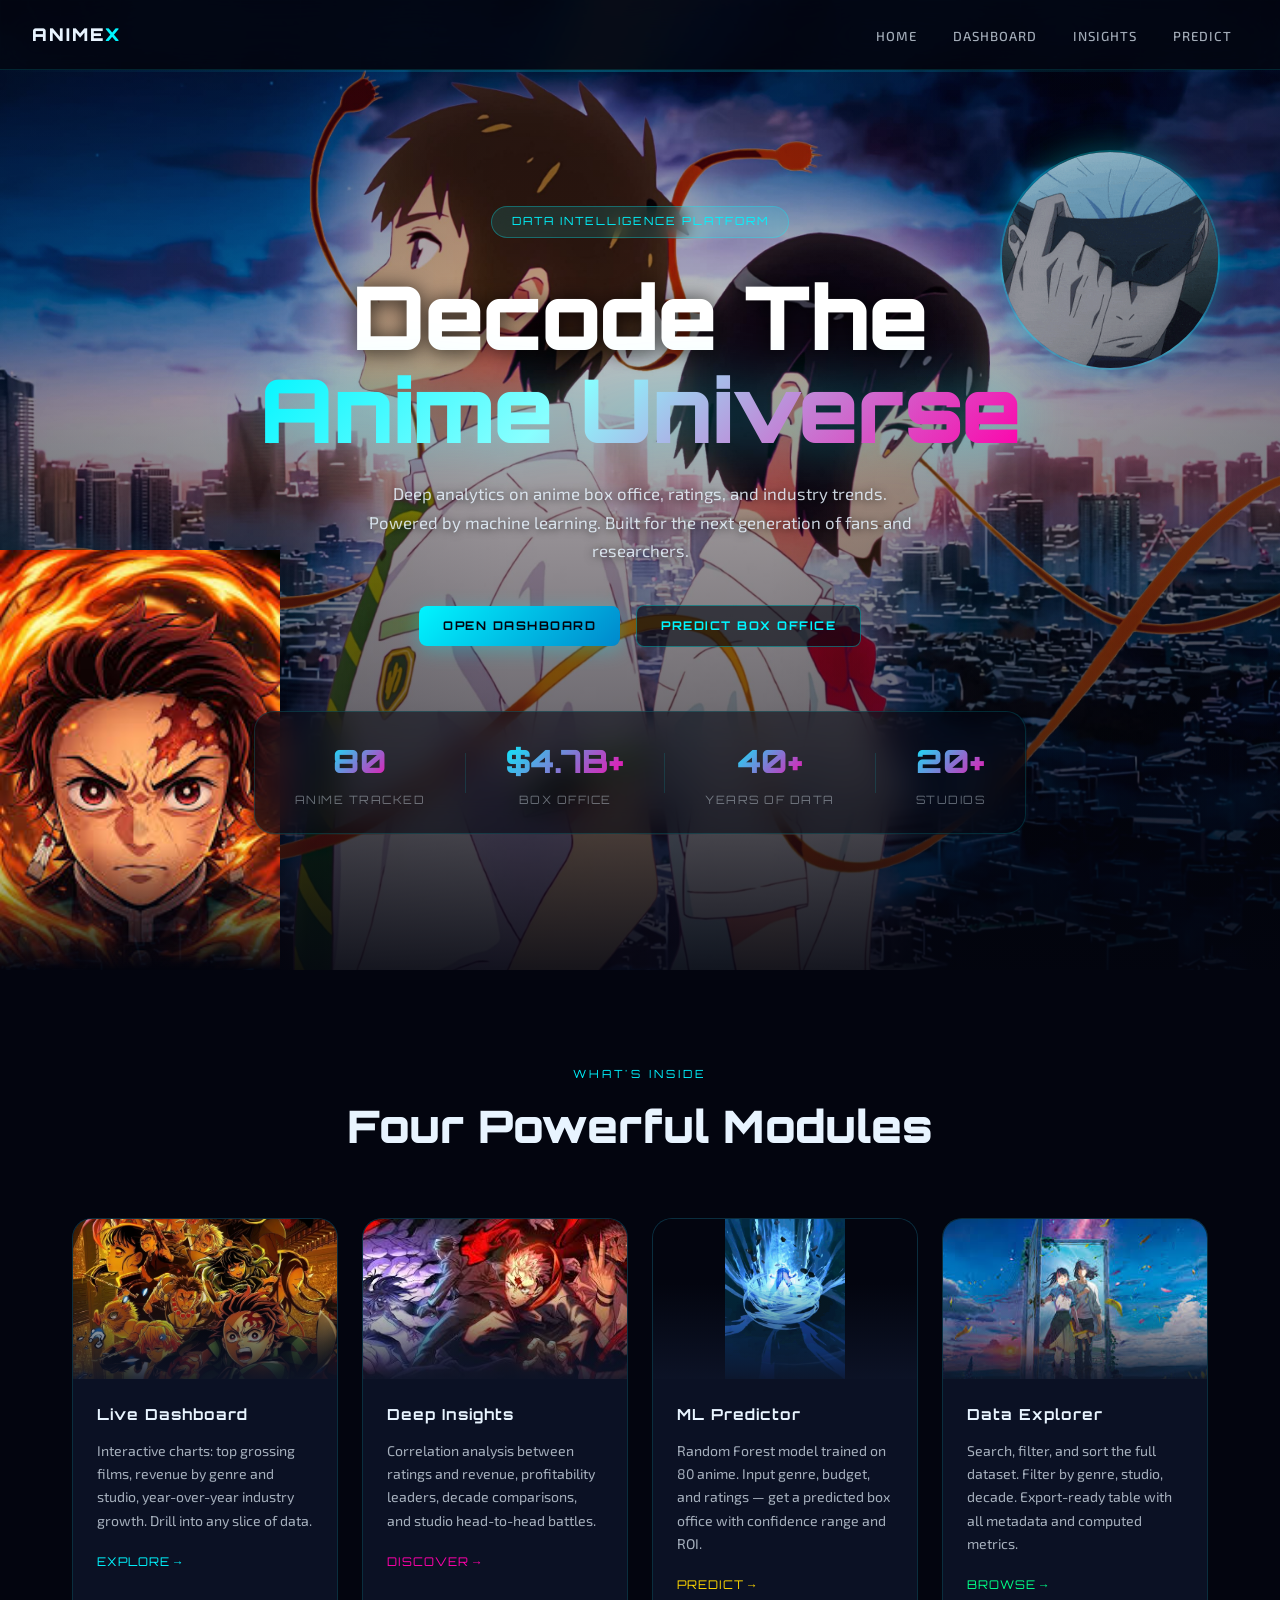
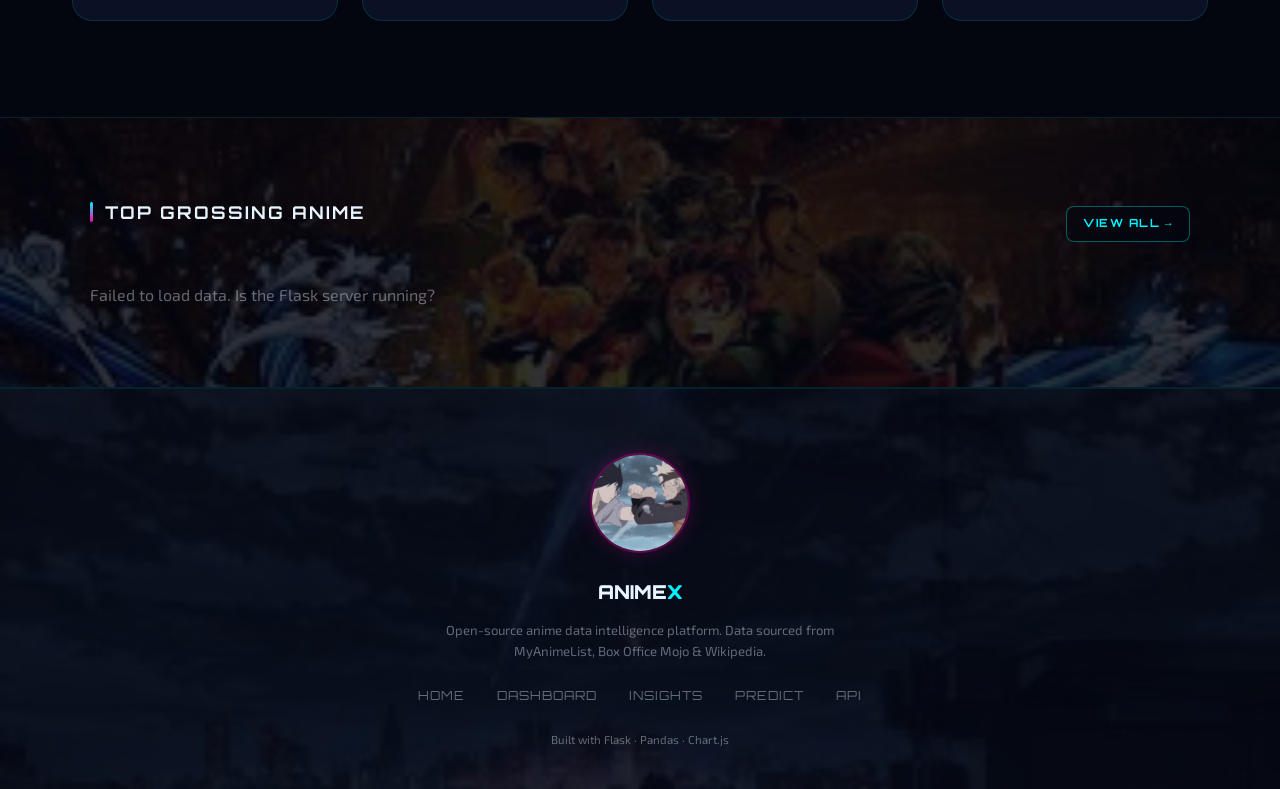
==== templates/index.html @ 4f39e49e "Initial commit: AnimeX Analytics - Flask data analysis & ML prediction app" ====
<!DOCTYPE html>
<html lang="en">
<head>
<meta charset="UTF-8">
<meta name="viewport" content="width=device-width, initial-scale=1.0">
<title>AnimeX Analytics — Anime Box Office Intelligence</title>
<link rel="stylesheet" href="/static/css/main.css">
<style>
/* ══ Global GIF background — animated, visible behind all content ══ */
.gif-page-bg {
  position: fixed; inset: 0;
  z-index: 0; pointer-events: none;
  overflow: hidden;
}
.gif-page-bg img {
  width: 100%; height: 100%;
  object-fit: cover;
  object-position: center;
  opacity: 0.18;
  display: block;
}

/* ══ HERO ══ */
.hero {
  min-height: 100vh;
  display: flex; flex-direction: column;
  align-items: center; justify-content: center;
  text-align: center;
  position: relative;
  overflow: hidden;
  padding: 2rem;
}

.hero-bg {
  position: absolute; inset: 0;
  background-image: url('/static/images/your-name-sunset.jpg');
  background-size: cover;
  background-position: center top;
  background-repeat: no-repeat;
  z-index: 0;
  animation: kenBurns 20s ease-in-out infinite alternate;
}

.hero-bg::after {
  content: '';
  position: absolute; inset: 0;
  background:
    linear-gradient(to bottom,
      rgba(3,5,15,0.40) 0%,
      rgba(3,5,15,0.25) 30%,
      rgba(3,5,15,0.55) 70%,
      rgba(3,5,15,0.92) 100%),
    linear-gradient(to right,
      rgba(3,5,15,0.25) 0%,
      transparent 40%,
      transparent 60%,
      rgba(3,5,15,0.25) 100%);
}

.hero-gif-jjk {
  position: absolute;
  top: 80px; right: 60px;
  width: 220px; height: 220px;
  border-radius: 50%;
  overflow: hidden;
  border: 2px solid rgba(0,245,255,0.35);
  box-shadow: 0 0 30px rgba(0,245,255,0.25), 0 0 60px rgba(0,245,255,0.10);
  animation: floatUp 5s ease-in-out infinite;
  z-index: 2;
}
.hero-gif-jjk img { width: 100%; height: 100%; object-fit: cover; }

.hero-gif-ds {
  position: absolute;
  bottom: 120px; left: 60px;
  width: 180px; height: 180px;
  border-radius: 16px;
  overflow: hidden;
  border: 2px solid rgba(255,0,170,0.35);
  box-shadow: 0 0 25px rgba(255,0,170,0.22), 0 0 50px rgba(255,0,170,0.08);
  animation: floatUp 7s ease-in-out infinite 1.5s;
  z-index: 2;
}
.hero-gif-ds img { width: 100%; height: 100%; object-fit: cover; }

.hero-char-left {
  position: absolute;
  bottom: 0; left: 0;
  width: 280px; height: 420px;
  z-index: 2;
  opacity: 0;
  animation: slideInRight 1.2s ease 0.8s forwards;
  transform: scaleX(-1);
}
.hero-char-left img {
  width: 100%; height: 100%;
  object-fit: cover; object-position: top center;
  mask-image: linear-gradient(to top, transparent 0%, black 30%);
  -webkit-mask-image: linear-gradient(to top, transparent 0%, black 30%);
}

.hero::after {
  content: '';
  position: absolute; top: 0; left: 0; right: 0;
  height: 2px;
  background: linear-gradient(90deg, transparent, var(--cyan), transparent);
  animation: scanline 8s linear infinite;
  opacity: 0.25;
  z-index: 3;
}

.hero-content {
  position: relative;
  z-index: 5;
  display: flex; flex-direction: column; align-items: center;
}

.hero-badge {
  display: inline-flex; align-items: center; gap: 0.5rem;
  background: rgba(0,245,255,0.12);
  border: 1px solid rgba(0,245,255,0.30);
  border-radius: 20px;
  padding: 0.4rem 1.2rem;
  font-size: 0.7rem;
  font-family: var(--font-display);
  letter-spacing: 2px;
  text-transform: uppercase;
  color: var(--cyan);
  margin-bottom: 2rem;
  animation: fadeInUp 0.8s ease both;
  backdrop-filter: blur(8px);
}

.hero-title {
  font-family: var(--font-display);
  font-size: clamp(2.5rem, 7vw, 5.5rem);
  font-weight: 900;
  line-height: 1.05;
  letter-spacing: -1px;
  margin-bottom: 1.5rem;
  animation: fadeInUp 0.8s ease 0.1s both;
}
.hero-title .line1 { display: block; color: #fff; text-shadow: 0 2px 20px rgba(0,0,0,0.8); }
.hero-title .line2 {
  display: block;
  background: linear-gradient(135deg, var(--cyan) 0%, #88ffff 40%, var(--magenta) 100%);
  -webkit-background-clip: text; -webkit-text-fill-color: transparent; background-clip: text;
  filter: drop-shadow(0 0 30px rgba(0,245,255,0.4));
}

.hero-subtitle {
  max-width: 560px; font-size: 1.05rem;
  color: rgba(232,244,255,0.85); line-height: 1.7;
  margin-bottom: 2.5rem;
  animation: fadeInUp 0.8s ease 0.2s both;
  text-shadow: 0 1px 8px rgba(0,0,0,0.7);
}

.hero-cta {
  display: flex; align-items: center; gap: 1rem; flex-wrap: wrap;
  justify-content: center;
  animation: fadeInUp 0.8s ease 0.3s both;
}

.hero-stats {
  display: flex; gap: 2.5rem; flex-wrap: wrap; justify-content: center;
  margin-top: 4rem;
  animation: fadeInUp 0.8s ease 0.5s both;
  background: rgba(3,5,15,0.55);
  backdrop-filter: blur(16px);
  border: 1px solid rgba(0,245,255,0.15);
  border-radius: 20px;
  padding: 1.5rem 2.5rem;
}

.hero-stat { display: flex; flex-direction: column; align-items: center; gap: 0.25rem; }
.hero-stat-value {
  font-family: var(--font-display); font-size: 2rem; font-weight: 900;
  background: linear-gradient(135deg, var(--cyan), var(--magenta));
  -webkit-background-clip: text; -webkit-text-fill-color: transparent; background-clip: text;
}
.hero-stat-label { font-size: 0.72rem; letter-spacing: 1.5px; text-transform: uppercase; color: var(--text-muted); font-family: var(--font-display); }
.hero-divider { width: 1px; height: 40px; background: var(--border); align-self: center; }

/* ══ FEATURES ══ */
.features {
  padding: 6rem 2rem;
  max-width: 1200px; margin: 0 auto;
  position: relative; z-index: 1;
}

.features-header { text-align: center; margin-bottom: 4rem; }
.features-tag { font-family: var(--font-display); font-size: 0.7rem; letter-spacing: 3px; text-transform: uppercase; color: var(--cyan); margin-bottom: 1rem; }
.features-title { font-family: var(--font-display); font-size: clamp(1.8rem, 4vw, 2.8rem); font-weight: 900; line-height: 1.2; }

.features-grid { display: grid; grid-template-columns: repeat(auto-fit, minmax(260px, 1fr)); gap: 1.5rem; }

.feature-card {
  background: var(--bg-card);
  border: 1px solid var(--border);
  border-radius: var(--radius-lg);
  overflow: hidden;
  transition: var(--trans);
  cursor: pointer; text-decoration: none; display: block;
  position: relative; backdrop-filter: blur(12px);
}
.feature-card-img { width: 100%; height: 160px; overflow: hidden; position: relative; }
.feature-card-img img { width: 100%; height: 100%; object-fit: cover; transition: transform 0.5s ease; display: block; }
.feature-card:hover .feature-card-img img { transform: scale(1.08); }
.feature-card-img::after {
  content: ''; position: absolute; inset: 0;
  background: linear-gradient(to bottom, transparent 40%, rgba(13,20,40,0.9) 100%);
}
.feature-card-body { padding: 1.5rem; position: relative; }
.feature-card::before {
  content: ''; position: absolute; bottom: 0; left: 0; right: 0;
  height: 3px; background: var(--accent, linear-gradient(90deg, var(--cyan), var(--magenta)));
  transform: scaleX(0); transition: transform 0.4s ease; z-index: 2;
}
.feature-card:hover { border-color: var(--border-glow); transform: translateY(-6px); box-shadow: 0 20px 60px rgba(0,245,255,0.12); }
.feature-card:hover::before { transform: scaleX(1); }

.feature-name { font-family: var(--font-display); font-size: 0.95rem; font-weight: 700; letter-spacing: 1px; margin-bottom: 0.75rem; color: var(--text-primary); }
.feature-desc { font-size: 0.88rem; color: var(--text-secondary); line-height: 1.65; }
.feature-arrow { display: inline-block; margin-top: 1.25rem; font-size: 0.75rem; font-family: var(--font-display); letter-spacing: 1px; text-transform: uppercase; }

/* ══ LATEST ══ */
.latest { position: relative; border-top: 1px solid var(--border); border-bottom: 1px solid var(--border); padding: 5rem 2rem; overflow: hidden; }
.latest-bg { position: absolute; inset: 0; background-image: url('/static/images/demon-slayer-img.jpg'); background-size: cover; background-position: center; z-index: 0; }
.latest-bg::after { content: ''; position: absolute; inset: 0; background: rgba(3,5,15,0.82); }
.latest-inner { max-width: 1100px; margin: 0 auto; position: relative; z-index: 2; }
.latest-header { display: flex; align-items: center; justify-content: space-between; margin-bottom: 2rem; flex-wrap: wrap; gap: 1rem; }

.anime-list { display: grid; grid-template-columns: repeat(auto-fill, minmax(320px, 1fr)); gap: 1rem; }
.anime-item {
  background: rgba(13,20,40,0.80); border: 1px solid var(--border);
  border-radius: var(--radius); padding: 1.25rem;
  display: flex; align-items: center; gap: 1rem;
  transition: var(--trans); backdrop-filter: blur(12px);
}
.anime-item:hover { border-color: var(--border-glow); background: rgba(17,28,56,0.90); transform: translateX(4px); }
.anime-rank { font-family: var(--font-display); font-size: 1.4rem; font-weight: 900; min-width: 36px; text-align: center; }
.anime-info { flex: 1; min-width: 0; }
.anime-name { font-weight: 600; font-size: 0.92rem; white-space: nowrap; overflow: hidden; text-overflow: ellipsis; margin-bottom: 0.3rem; }
.anime-meta { font-size: 0.75rem; color: var(--text-muted); }
.anime-box-office { font-family: var(--font-display); font-size: 0.85rem; font-weight: 700; color: var(--gold); white-space: nowrap; }

/* ══ FOOTER ══ */
footer { position: relative; border-top: 1px solid var(--border); padding: 4rem 2rem 2.5rem; text-align: center; overflow: hidden; }
.footer-bg { position: absolute; inset: 0; background-image: url('/static/images/your-name-2.jpg'); background-size: cover; background-position: center 30%; z-index: 0; }
.footer-bg::after { content: ''; position: absolute; inset: 0; background: rgba(3,5,15,0.88); }
.footer-inner { position: relative; z-index: 2; }
.footer-gif { width: 100px; height: 100px; border-radius: 50%; overflow: hidden; border: 2px solid rgba(255,0,170,0.35); box-shadow: 0 0 20px rgba(255,0,170,0.2); margin: 0 auto 1.5rem; animation: floatUp 4s ease-in-out infinite; }
.footer-gif img { width: 100%; height: 100%; object-fit: cover; }
.footer-logo { font-family: var(--font-display); font-size: 1.2rem; font-weight: 900; margin-bottom: 0.75rem; }
.footer-sub { font-size: 0.82rem; color: var(--text-muted); max-width: 400px; margin: 0 auto 1.5rem; }
.footer-links { display: flex; gap: 2rem; justify-content: center; flex-wrap: wrap; margin-bottom: 1.5rem; }
.footer-links a { font-size: 0.78rem; letter-spacing: 1px; text-transform: uppercase; color: var(--text-muted); text-decoration: none; transition: var(--trans); font-family: var(--font-display); }
.footer-links a:hover { color: var(--cyan); }

/* Floating particles */
.particles { position: fixed; inset: 0; pointer-events: none; z-index: 0; overflow: hidden; }
.particle { position: absolute; width: 2px; height: 2px; background: var(--cyan); border-radius: 50%; animation: floatParticle linear infinite; opacity: 0; }
@keyframes floatParticle {
  0%   { opacity: 0; transform: translateY(100vh) scale(0); }
  10%  { opacity: 0.6; }
  90%  { opacity: 0.15; }
  100% { opacity: 0; transform: translateY(-20px) scale(1); }
}

@media (max-width: 900px) {
  .hero-gif-jjk, .hero-gif-ds, .hero-char-left { display: none; }
}
</style>
</head>
<body>

<div id="nav-placeholder"></div>
<div class="particles" id="particles"></div>

<!-- Animated GIF page background -->
<div class="gif-page-bg">
  <img src="/static/images/sky-kimi2.gif" alt="">
</div>

<div class="page-wrapper">

  <!-- HERO -->
  <section class="hero">
    <div class="hero-bg"></div>
    <div class="hero-gif-jjk"><img src="/static/images/anime-jujutsu-kaisen.gif" alt="Jujutsu Kaisen"></div>
    <div class="hero-gif-ds"><img src="/static/images/demon-slayer-9.gif" alt="Demon Slayer"></div>
    <div class="hero-char-left"><img src="/static/images/tanjiro.jpg" alt="Tanjiro"></div>

    <div class="hero-content">
      <span class="hero-badge">Data Intelligence Platform</span>

      <h1 class="hero-title">
        <span class="line1">Decode The</span>
        <span class="line2">Anime Universe</span>
      </h1>

      <p class="hero-subtitle">
        Deep analytics on anime box office, ratings, and industry trends.
        Powered by machine learning. Built for the next generation of fans and researchers.
      </p>

      <div class="hero-cta">
        <a href="/dashboard" class="btn btn-primary">Open Dashboard</a>
        <a href="/predict" class="btn btn-secondary">Predict Box Office</a>
      </div>

      <div class="hero-stats" id="hero-stats">
        <div class="hero-stat">
          <span class="hero-stat-value" id="stat-anime">80</span>
          <span class="hero-stat-label">Anime Tracked</span>
        </div>
        <div class="hero-divider"></div>
        <div class="hero-stat">
          <span class="hero-stat-value" id="stat-bo">$4.7B+</span>
          <span class="hero-stat-label">Box Office</span>
        </div>
        <div class="hero-divider"></div>
        <div class="hero-stat">
          <span class="hero-stat-value" id="stat-years">40+</span>
          <span class="hero-stat-label">Years of Data</span>
        </div>
        <div class="hero-divider"></div>
        <div class="hero-stat">
          <span class="hero-stat-value" id="stat-studios">20+</span>
          <span class="hero-stat-label">Studios</span>
        </div>
      </div>
    </div>
  </section>

  <!-- FEATURES -->
  <section class="features">
    <div class="features-header">
      <p class="features-tag">What's Inside</p>
      <h2 class="features-title">Four Powerful Modules</h2>
    </div>

    <div class="features-grid">
      <a href="/dashboard" class="feature-card" style="--accent: linear-gradient(90deg, #00f5ff, #0088cc)">
        <div class="feature-card-img"><img src="/static/images/demon-slayer-infinity.jpg" alt="Dashboard"></div>
        <div class="feature-card-body">
          <div class="feature-name">Live Dashboard</div>
          <p class="feature-desc">Interactive charts: top grossing films, revenue by genre and studio, year-over-year industry growth. Drill into any slice of data.</p>
          <span class="feature-arrow text-cyan">Explore →</span>
        </div>
      </a>

      <a href="/insights" class="feature-card" style="--accent: linear-gradient(90deg, #ff00aa, #aa00ff)">
        <div class="feature-card-img"><img src="/static/images/jjk-poster.jpg" alt="Insights"></div>
        <div class="feature-card-body">
          <div class="feature-name">Deep Insights</div>
          <p class="feature-desc">Correlation analysis between ratings and revenue, profitability leaders, decade comparisons, and studio head-to-head battles.</p>
          <span class="feature-arrow text-magenta">Discover →</span>
        </div>
      </a>

      <a href="/predict" class="feature-card" style="--accent: linear-gradient(90deg, #ffd700, #ff8800)">
        <div class="feature-card-img" style="background:#03050f; display:flex; align-items:center; justify-content:center;">
          <img src="/static/images/goku.gif" alt="ML Predictor" style="object-fit:contain; height:160px; width:auto; max-width:100%;">
        </div>
        <div class="feature-card-body">
          <div class="feature-name">ML Predictor</div>
          <p class="feature-desc">Random Forest model trained on 80 anime. Input genre, budget, and ratings — get a predicted box office with confidence range and ROI.</p>
          <span class="feature-arrow text-gold">Predict →</span>
        </div>
      </a>

      <a href="/dashboard#table" class="feature-card" style="--accent: linear-gradient(90deg, #00ff88, #00ddaa)">
        <div class="feature-card-img"><img src="/static/images/suzume.jpg" alt="Data Explorer"></div>
        <div class="feature-card-body">
          <div class="feature-name">Data Explorer</div>
          <p class="feature-desc">Search, filter, and sort the full dataset. Filter by genre, studio, decade. Export-ready table with all metadata and computed metrics.</p>
          <span class="feature-arrow text-green">Browse →</span>
        </div>
      </a>
    </div>
  </section>

  <!-- TOP 10 -->
  <section class="latest">
    <div class="latest-bg"></div>
    <div class="latest-inner">
      <div class="latest-header">
        <h2 class="section-title">Top Grossing Anime</h2>
        <a href="/dashboard" class="btn btn-secondary" style="font-size:0.7rem; padding:0.5rem 1rem">View All →</a>
      </div>
      <div class="anime-list" id="anime-list">
        <div class="spinner-wrap"><div class="spinner"></div></div>
      </div>
    </div>
  </section>

  <!-- FOOTER -->
  <footer>
    <div class="footer-bg"></div>
    <div class="footer-inner">
      <div class="footer-gif"><img src="/static/images/hug.gif" alt="anime hug"></div>
      <div class="footer-logo">ANIME<span class="text-cyan">X</span></div>
      <p class="footer-sub">Open-source anime data intelligence platform. Data sourced from MyAnimeList, Box Office Mojo &amp; Wikipedia.</p>
      <div class="footer-links">
        <a href="/">Home</a>
        <a href="/dashboard">Dashboard</a>
        <a href="/insights">Insights</a>
        <a href="/predict">Predict</a>
        <a href="/api/health">API</a>
      </div>
      <p class="text-muted" style="font-size:0.72rem">Built with Flask · Pandas · Chart.js</p>
    </div>
  </footer>

</div>

<script src="/static/js/utils.js"></script>
<script>
(function createParticles() {
  const container = document.getElementById('particles');
  const colors = ['#00f5ff', '#ff00aa', '#ffd700', '#00ff88'];
  for (let i = 0; i < 35; i++) {
    const p = document.createElement('div');
    p.className = 'particle';
    p.style.cssText = `
      left: ${Math.random() * 100}%;
      animation-duration: ${8 + Math.random() * 15}s;
      animation-delay: ${Math.random() * 12}s;
      background: ${colors[Math.floor(Math.random() * colors.length)]};
      width: ${1 + Math.random() * 3}px;
      height: ${1 + Math.random() * 3}px;
    `;
    container.appendChild(p);
  }
})();

async function loadHome() {
  try {
    const [kpiRes, animeRes] = await Promise.all([
      API.get('analysis/kpis'),
      API.get('anime', { sort_by: 'box_office_m_usd', order: 'desc', limit: 10 })
    ]);
    const kpi = kpiRes.data;
    animateCounter('stat-anime',   kpi.total_anime,        '', 0);
    animateCounter('stat-bo',      kpi.total_box_office_b, '$', 1, 'B+');
    animateCounter('stat-years',   40,                     '', 0, '+');
    animateCounter('stat-studios', kpi.studios_covered,    '', 0, '+');

    const list = document.getElementById('anime-list');
    list.innerHTML = animeRes.data.map((a, i) => {
      const rankClass = i < 3 ? `rank-${i+1}` : '';
      const rankLabel = i === 0 ? '#1' : i === 1 ? '#2' : i === 2 ? '#3' : `#${i+1}`;
      return `
      <div class="anime-item anim-fadeInUp" style="animation-delay:${i*0.05}s">
        <span class="anime-rank ${rankClass}">${rankLabel}</span>
        <div class="anime-info">
          <div class="anime-name">${a.title}</div>
          <div class="anime-meta">${a.year} · ${a.primary_genre} · ${a.studio}</div>
        </div>
        <div>
          <div class="anime-box-office">${fmt.money(a.box_office_m_usd)}</div>
          <div class="text-muted" style="font-size:0.72rem; text-align:right">${a.mal_score} / 10</div>
        </div>
      </div>`;
    }).join('');
  } catch (err) {
    console.error(err);
    document.getElementById('anime-list').innerHTML = `<p class="text-muted">Failed to load data. Is the Flask server running?</p>`;
  }
}

function animateCounter(id, target, prefix, decimals, suffix = '') {
  const el = document.getElementById(id);
  if (!el) return;
  const duration = 1800;
  const startTime = performance.now();
  function update(now) {
    const p = Math.min((now - startTime) / duration, 1);
    const ease = 1 - Math.pow(1 - p, 3);
    const val = target * ease;
    el.textContent = prefix + val.toFixed(decimals) + suffix;
    if (p < 1) requestAnimationFrame(update);
  }
  requestAnimationFrame(update);
}

loadHome();
</script>
</body>
</html>
---- static/css/main.css ----
/* ═══════════════════════════════════════════════════════════
   ANIME ANALYTICS — Design System
   Anime-image-first dark theme: real images + cinematic overlays
   Font: Orbitron (headers) + Exo 2 (body)
═══════════════════════════════════════════════════════════ */

@import url('https://fonts.googleapis.com/css2?family=Orbitron:wght@400;600;700;900&family=Exo+2:ital,wght@0,300;0,400;0,500;0,600;1,400&display=swap');

/* ── CSS Variables ── */
:root {
  --bg-void:      #03050f;
  --bg-deep:      #070b1a;
  --bg-card:      rgba(13, 20, 40, 0.85);
  --bg-card-hover: rgba(17, 28, 56, 0.92);
  --border:       rgba(0, 255, 255, 0.12);
  --border-glow:  rgba(0, 255, 255, 0.35);

  --cyan:         #00f5ff;
  --cyan-dim:     rgba(0, 245, 255, 0.15);
  --magenta:      #ff00aa;
  --magenta-dim:  rgba(255, 0, 170, 0.15);
  --gold:         #ffd700;
  --gold-dim:     rgba(255, 215, 0, 0.15);
  --green:        #00ff88;
  --red:          #ff3366;

  --text-primary:   #e8f4ff;
  --text-secondary: rgba(232, 244, 255, 0.70);
  --text-muted:     rgba(232, 244, 255, 0.40);

  --font-display: 'Orbitron', monospace;
  --font-body:    'Exo 2', sans-serif;

  --glow-cyan:    0 0 20px rgba(0,245,255,0.4), 0 0 40px rgba(0,245,255,0.15);
  --glow-magenta: 0 0 20px rgba(255,0,170,0.4), 0 0 40px rgba(255,0,170,0.15);
  --glow-gold:    0 0 20px rgba(255,215,0,0.4),  0 0 40px rgba(255,215,0,0.15);

  --radius:    12px;
  --radius-lg: 20px;
  --trans:     0.3s cubic-bezier(0.4, 0, 0.2, 1);
}

/* ── Reset & Base ── */
*, *::before, *::after { box-sizing: border-box; margin: 0; padding: 0; }
html { scroll-behavior: smooth; }

body {
  font-family: var(--font-body);
  background: var(--bg-void);
  color: var(--text-primary);
  min-height: 100vh;
  overflow-x: hidden;
  line-height: 1.6;
}

/* ── Scrollbar ── */
::-webkit-scrollbar { width: 6px; }
::-webkit-scrollbar-track { background: var(--bg-deep); }
::-webkit-scrollbar-thumb {
  background: linear-gradient(180deg, var(--cyan), var(--magenta));
  border-radius: 3px;
}

/* ── Selection ── */
::selection { background: rgba(0,245,255,0.3); color: #fff; }

/* ── Subtle grid overlay ── */
body::before {
  content: '';
  position: fixed; inset: 0;
  background-image:
    linear-gradient(rgba(0,245,255,0.018) 1px, transparent 1px),
    linear-gradient(90deg, rgba(0,245,255,0.018) 1px, transparent 1px);
  background-size: 60px 60px;
  pointer-events: none;
  z-index: 1;
}

/* ── Navigation ── */
nav {
  position: fixed; top: 0; left: 0; right: 0;
  z-index: 1000;
  background: rgba(3, 5, 15, 0.82);
  backdrop-filter: blur(24px) saturate(1.5);
  border-bottom: 1px solid var(--border);
  padding: 0 2rem;
  height: 70px;
  display: flex; align-items: center; justify-content: space-between;
}

.nav-logo {
  font-family: var(--font-display);
  font-size: 1.1rem;
  font-weight: 900;
  letter-spacing: 2px;
  text-decoration: none;
  display: flex; align-items: center; gap: 10px;
}

.nav-logo .logo-icon { font-size: 1.4rem; }
.nav-logo .logo-text { color: var(--text-primary); }
.nav-logo .logo-accent { color: var(--cyan); }

.nav-links {
  display: flex; align-items: center; gap: 0.25rem;
  list-style: none;
}

.nav-links a {
  color: var(--text-secondary);
  text-decoration: none;
  font-size: 0.82rem;
  font-weight: 500;
  letter-spacing: 1px;
  text-transform: uppercase;
  padding: 0.5rem 1rem;
  border-radius: 8px;
  transition: var(--trans);
  position: relative;
}

.nav-links a:hover,
.nav-links a.active {
  color: var(--cyan);
  background: var(--cyan-dim);
}

.nav-links a.active::after {
  content: '';
  position: absolute; bottom: -1px; left: 50%; transform: translateX(-50%);
  width: 20px; height: 2px;
  background: var(--cyan);
  border-radius: 1px;
  box-shadow: var(--glow-cyan);
}

/* ── Page wrapper ── */
.page-wrapper {
  position: relative;
  z-index: 1;
  padding-top: 70px;
  min-height: 100vh;
}

/* ── GIF page background layer ── */
.gif-page-bg {
  position: fixed; inset: 0;
  z-index: 0; pointer-events: none;
  overflow: hidden;
}
.gif-page-bg img {
  width: 100%; height: 100%;
  object-fit: cover;
  opacity: 0.18;
  display: block;
}

/* ── Cards — glassmorphism with backdrop blur ── */
.card {
  background: var(--bg-card);
  border: 1px solid var(--border);
  border-radius: var(--radius-lg);
  padding: 1.75rem;
  transition: var(--trans);
  position: relative;
  overflow: hidden;
  backdrop-filter: blur(12px);
}

.card::before {
  content: '';
  position: absolute; inset: 0;
  background: linear-gradient(135deg, rgba(0,245,255,0.04), transparent 60%);
  pointer-events: none;
}

.card:hover {
  border-color: var(--border-glow);
  transform: translateY(-3px);
  box-shadow: 0 12px 40px rgba(0, 245, 255, 0.1);
}

/* ── KPI Cards ── */
.kpi-card {
  background: var(--bg-card);
  border: 1px solid var(--border);
  border-radius: var(--radius-lg);
  padding: 1.5rem;
  display: flex; flex-direction: column; gap: 0.5rem;
  transition: var(--trans);
  position: relative;
  overflow: hidden;
  backdrop-filter: blur(12px);
}

.kpi-card::after {
  content: '';
  position: absolute; top: 0; left: 0; right: 0;
  height: 2px;
  background: linear-gradient(90deg, var(--cyan), var(--magenta));
  opacity: 0;
  transition: var(--trans);
}

.kpi-card:hover::after { opacity: 1; }
.kpi-card:hover {
  border-color: var(--border-glow);
  transform: translateY(-4px);
  box-shadow: 0 16px 50px rgba(0, 245, 255, 0.12);
}

.kpi-label {
  font-size: 0.7rem;
  font-weight: 600;
  letter-spacing: 2px;
  text-transform: uppercase;
  color: var(--text-muted);
  font-family: var(--font-display);
}

.kpi-value {
  font-family: var(--font-display);
  font-size: 2rem;
  font-weight: 900;
  line-height: 1;
  background: linear-gradient(135deg, var(--cyan), #88ffff);
  -webkit-background-clip: text;
  -webkit-text-fill-color: transparent;
  background-clip: text;
}

.kpi-sub {
  font-size: 0.78rem;
  color: var(--text-secondary);
  font-style: italic;
}

.kpi-icon { font-size: 1.8rem; margin-bottom: 0.25rem; }

/* ── Section headers ── */
.section-title {
  font-family: var(--font-display);
  font-size: 1.1rem;
  font-weight: 700;
  letter-spacing: 2px;
  text-transform: uppercase;
  color: var(--text-primary);
  display: flex; align-items: center; gap: 0.75rem;
  margin-bottom: 1.5rem;
}

.section-title::before {
  content: '';
  display: block;
  width: 3px; height: 20px;
  background: linear-gradient(180deg, var(--cyan), var(--magenta));
  border-radius: 2px;
  flex-shrink: 0;
}

/* ── Neon Buttons ── */
.btn {
  display: inline-flex; align-items: center; justify-content: center; gap: 0.5rem;
  padding: 0.65rem 1.5rem;
  border-radius: 8px;
  font-family: var(--font-display);
  font-size: 0.75rem;
  font-weight: 700;
  letter-spacing: 1.5px;
  text-transform: uppercase;
  cursor: pointer;
  border: none;
  transition: var(--trans);
  text-decoration: none;
}

.btn-primary {
  background: linear-gradient(135deg, var(--cyan), #0088cc);
  color: var(--bg-void);
  box-shadow: 0 4px 20px rgba(0, 245, 255, 0.3);
}
.btn-primary:hover {
  transform: translateY(-2px);
  box-shadow: var(--glow-cyan), 0 8px 30px rgba(0, 245, 255, 0.4);
}

.btn-secondary {
  background: rgba(3, 5, 15, 0.6);
  color: var(--cyan);
  border: 1px solid var(--border-glow);
  backdrop-filter: blur(8px);
}
.btn-secondary:hover {
  background: var(--cyan-dim);
  box-shadow: var(--glow-cyan);
}

.btn-magenta {
  background: linear-gradient(135deg, var(--magenta), #cc0077);
  color: #fff;
  box-shadow: 0 4px 20px rgba(255, 0, 170, 0.3);
}
.btn-magenta:hover {
  transform: translateY(-2px);
  box-shadow: var(--glow-magenta), 0 8px 30px rgba(255, 0, 170, 0.4);
}

/* ── Inputs ── */
.input-field {
  background: rgba(7, 11, 26, 0.9);
  border: 1px solid var(--border);
  border-radius: 8px;
  padding: 0.65rem 1rem;
  color: var(--text-primary);
  font-family: var(--font-body);
  font-size: 0.9rem;
  transition: var(--trans);
  width: 100%;
  outline: none;
  backdrop-filter: blur(8px);
}

.input-field:focus {
  border-color: var(--cyan);
  box-shadow: 0 0 0 3px rgba(0, 245, 255, 0.12);
}

.input-field::placeholder { color: var(--text-muted); }

select.input-field {
  cursor: pointer;
  appearance: none;
  background-image: url("data:image/svg+xml,%3Csvg xmlns='http://www.w3.org/2000/svg' width='12' height='8' viewBox='0 0 12 8'%3E%3Cpath d='M1 1l5 5 5-5' stroke='%2300f5ff' stroke-width='2' fill='none' stroke-linecap='round'/%3E%3C/svg%3E");
  background-repeat: no-repeat;
  background-position: right 0.75rem center;
  padding-right: 2.5rem;
}

/* ── Chart containers ── */
.chart-wrap { position: relative; width: 100%; }

/* ── Loading spinner ── */
.spinner-wrap {
  display: flex; align-items: center; justify-content: center;
  height: 200px;
}

.spinner {
  width: 48px; height: 48px;
  border: 3px solid var(--border);
  border-top-color: var(--cyan);
  border-right-color: var(--magenta);
  border-radius: 50%;
  animation: spin 0.8s linear infinite;
}

@keyframes spin { to { transform: rotate(360deg); } }

/* ── Badges / Tags ── */
.badge {
  display: inline-block;
  padding: 0.2rem 0.65rem;
  border-radius: 20px;
  font-size: 0.7rem;
  font-weight: 600;
  letter-spacing: 0.5px;
  font-family: var(--font-display);
}

.badge-cyan     { background: var(--cyan-dim);    color: var(--cyan);    border: 1px solid rgba(0,245,255,0.3); }
.badge-magenta  { background: var(--magenta-dim); color: var(--magenta); border: 1px solid rgba(255,0,170,0.3); }
.badge-gold     { background: var(--gold-dim);    color: var(--gold);    border: 1px solid rgba(255,215,0,0.3); }
.badge-green    { background: rgba(0,255,136,0.12); color: var(--green); border: 1px solid rgba(0,255,136,0.3); }
.badge-red      { background: rgba(255,51,102,0.12); color: var(--red);  border: 1px solid rgba(255,51,102,0.3); }

/* ── Rank number ── */
.rank-num {
  font-family: var(--font-display);
  font-weight: 900;
  font-size: 0.9rem;
  min-width: 32px;
}
.rank-1 { color: var(--gold); text-shadow: var(--glow-gold); }
.rank-2 { color: #c0c0c0; }
.rank-3 { color: #cd7f32; }

/* ── Table ── */
.data-table { width: 100%; border-collapse: collapse; }

.data-table th {
  font-family: var(--font-display);
  font-size: 0.65rem;
  font-weight: 700;
  letter-spacing: 1.5px;
  text-transform: uppercase;
  color: var(--text-muted);
  padding: 0.75rem 1rem;
  text-align: left;
  border-bottom: 1px solid var(--border);
  cursor: pointer;
  user-select: none;
  white-space: nowrap;
}

.data-table th:hover { color: var(--cyan); }
.data-table th.sort-asc::after  { content: ' ↑'; color: var(--cyan); }
.data-table th.sort-desc::after { content: ' ↓'; color: var(--cyan); }

.data-table td {
  padding: 0.85rem 1rem;
  border-bottom: 1px solid rgba(255,255,255,0.04);
  font-size: 0.88rem;
  vertical-align: middle;
}

.data-table tr:hover td { background: rgba(0, 245, 255, 0.04); }
.data-table tr:last-child td { border-bottom: none; }

/* ── Toast ── */
#toast {
  position: fixed; bottom: 2rem; right: 2rem;
  background: var(--bg-card);
  border: 1px solid var(--border-glow);
  border-radius: 10px;
  padding: 0.85rem 1.5rem;
  color: var(--cyan);
  font-size: 0.85rem;
  z-index: 9999;
  transform: translateY(100px);
  opacity: 0;
  transition: all 0.4s cubic-bezier(0.34, 1.56, 0.64, 1);
  box-shadow: var(--glow-cyan);
  backdrop-filter: blur(12px);
}
#toast.show { transform: translateY(0); opacity: 1; }

/* ── Utility ── */
.flex    { display: flex; }
.gap-1   { gap: 0.5rem; }
.gap-2   { gap: 1rem; }
.gap-3   { gap: 1.5rem; }
.grid-2  { display: grid; grid-template-columns: 1fr 1fr; gap: 1.5rem; }
.grid-3  { display: grid; grid-template-columns: repeat(3, 1fr); gap: 1.5rem; }
.grid-4  { display: grid; grid-template-columns: repeat(4, 1fr); gap: 1.25rem; }
.mt-1    { margin-top: 0.5rem; }
.mt-2    { margin-top: 1rem; }
.mt-3    { margin-top: 1.5rem; }
.mb-1    { margin-bottom: 0.5rem; }
.text-center { text-align: center; }
.text-right  { text-align: right; }
.text-cyan    { color: var(--cyan); }
.text-magenta { color: var(--magenta); }
.text-gold    { color: var(--gold); }
.text-green   { color: var(--green); }
.text-muted   { color: var(--text-muted); }
.font-display { font-family: var(--font-display); }
.w-full { width: 100%; }

/* ── Animations ── */
@keyframes fadeInUp {
  from { opacity: 0; transform: translateY(24px); }
  to   { opacity: 1; transform: translateY(0); }
}

@keyframes fadeIn {
  from { opacity: 0; }
  to   { opacity: 1; }
}

@keyframes glowPulse {
  0%, 100% { box-shadow: 0 0 10px rgba(0,245,255,0.3); }
  50%       { box-shadow: 0 0 30px rgba(0,245,255,0.6); }
}

@keyframes scanline {
  0%   { transform: translateY(-100%); }
  100% { transform: translateY(100vh); }
}

@keyframes floatUp {
  0%   { transform: translateY(0px) rotate(0deg); opacity: 0.7; }
  50%  { transform: translateY(-18px) rotate(2deg); opacity: 1; }
  100% { transform: translateY(0px) rotate(0deg); opacity: 0.7; }
}

@keyframes slideInRight {
  from { opacity: 0; transform: translateX(60px); }
  to   { opacity: 1; transform: translateX(0); }
}

@keyframes kenBurns {
  0%   { transform: scale(1) translateX(0); }
  100% { transform: scale(1.07) translateX(-20px); }
}

.anim-fadeInUp  { animation: fadeInUp 0.6s ease both; }
.anim-delay-1   { animation-delay: 0.1s; }
.anim-delay-2   { animation-delay: 0.2s; }
.anim-delay-3   { animation-delay: 0.3s; }
.anim-delay-4   { animation-delay: 0.4s; }
.anim-delay-5   { animation-delay: 0.5s; }

/* ── Anime image floating decoration ── */
.anime-float-img {
  position: absolute;
  pointer-events: none;
  border-radius: 12px;
  overflow: hidden;
  box-shadow: 0 8px 40px rgba(0,0,0,0.6), 0 0 20px rgba(0,245,255,0.15);
  animation: floatUp 6s ease-in-out infinite;
  z-index: 2;
}

.anime-float-img img {
  width: 100%; height: 100%;
  object-fit: cover;
  display: block;
}

/* ── Cinematic section bg ── */
.cinematic-bg {
  position: absolute; inset: 0;
  background-size: cover;
  background-position: center;
  background-repeat: no-repeat;
  z-index: 0;
}

.cinematic-bg::after {
  content: '';
  position: absolute; inset: 0;
  background: linear-gradient(
    to bottom,
    rgba(3, 5, 15, 0.55) 0%,
    rgba(3, 5, 15, 0.72) 50%,
    rgba(3, 5, 15, 0.92) 100%
  );
}

/* ── Responsive ── */
@media (max-width: 1100px) {
  .grid-4 { grid-template-columns: repeat(2, 1fr); }
}
@media (max-width: 768px) {
  .grid-2, .grid-3, .grid-4 { grid-template-columns: 1fr; }
  nav { padding: 0 1rem; }
  .nav-links { gap: 0; }
  .nav-links a { padding: 0.5rem 0.6rem; font-size: 0.7rem; }
  .anime-float-img { display: none; }
}
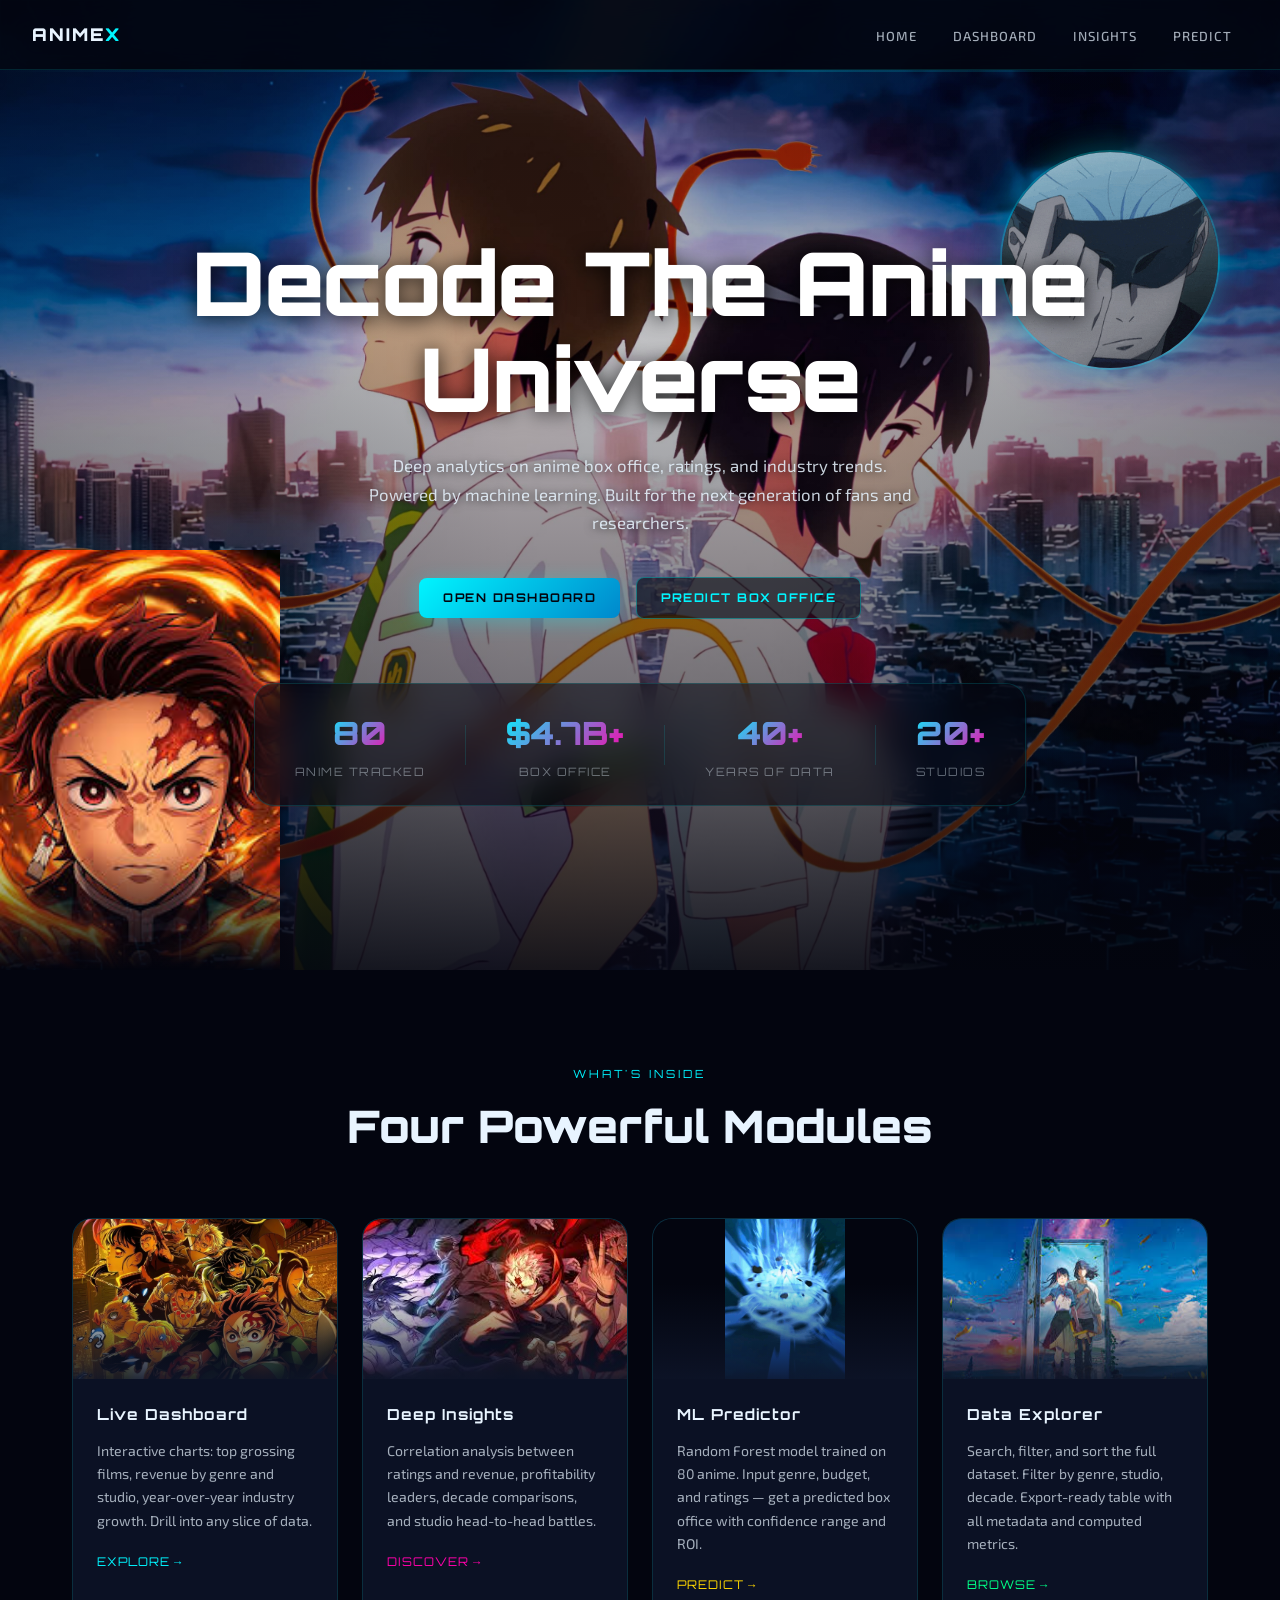
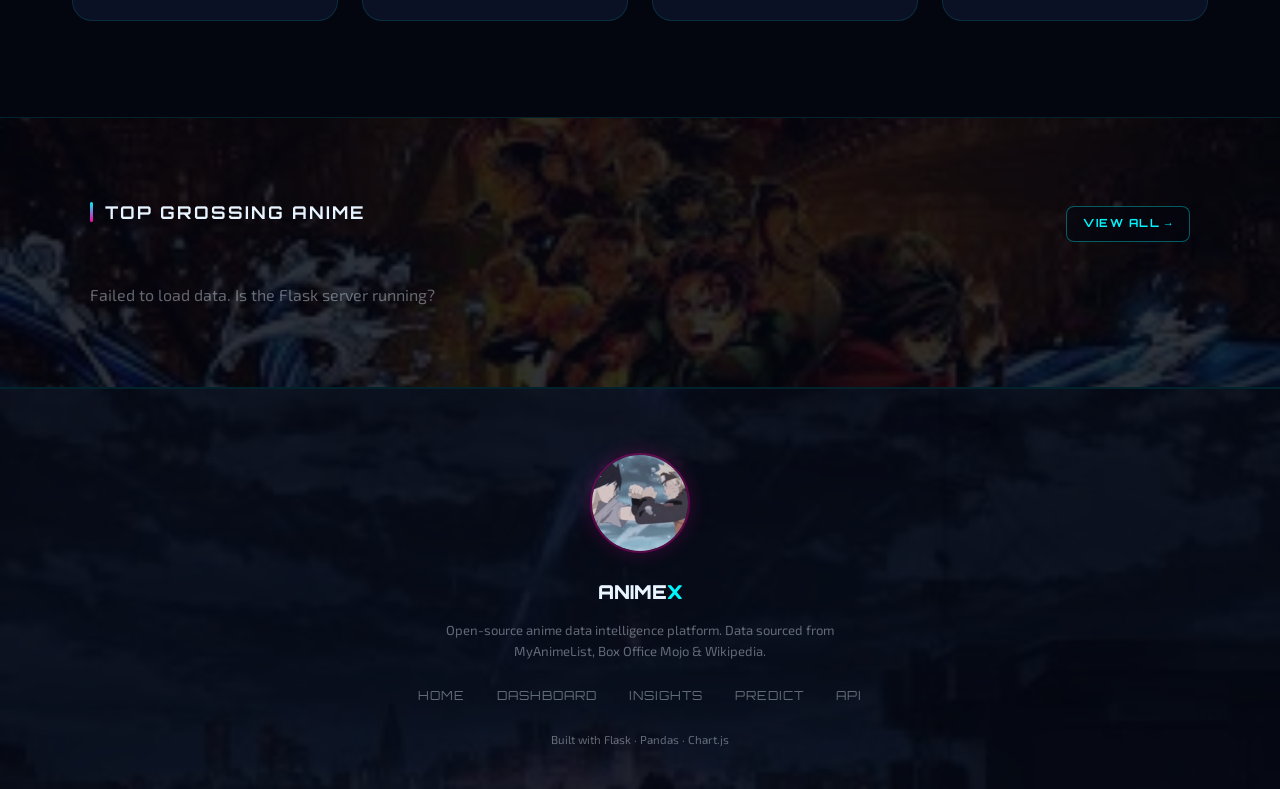
==== commit ce28b08c: "Add Render deployment config and update UI styling" ====
--- a/templates/index.html
+++ b/templates/index.html
@@ -135,17 +135,12 @@
   font-family: var(--font-display);
   font-size: clamp(2.5rem, 7vw, 5.5rem);
   font-weight: 900;
-  line-height: 1.05;
+  line-height: 1.1;
   letter-spacing: -1px;
   margin-bottom: 1.5rem;
   animation: fadeInUp 0.8s ease 0.1s both;
-}
-.hero-title .line1 { display: block; color: #fff; text-shadow: 0 2px 20px rgba(0,0,0,0.8); }
-.hero-title .line2 {
-  display: block;
-  background: linear-gradient(135deg, var(--cyan) 0%, #88ffff 40%, var(--magenta) 100%);
-  -webkit-background-clip: text; -webkit-text-fill-color: transparent; background-clip: text;
-  filter: drop-shadow(0 0 30px rgba(0,245,255,0.4));
+  color: #fff;
+  text-shadow: 0 2px 20px rgba(0,0,0,0.8);
 }
 
 .hero-subtitle {
@@ -293,11 +288,8 @@
     <div class="hero-char-left"><img src="/static/images/tanjiro.jpg" alt="Tanjiro"></div>
 
     <div class="hero-content">
-      <span class="hero-badge">Data Intelligence Platform</span>
-
       <h1 class="hero-title">
-        <span class="line1">Decode The</span>
-        <span class="line2">Anime Universe</span>
+        Decode The Anime Universe
       </h1>
 
       <p class="hero-subtitle">
